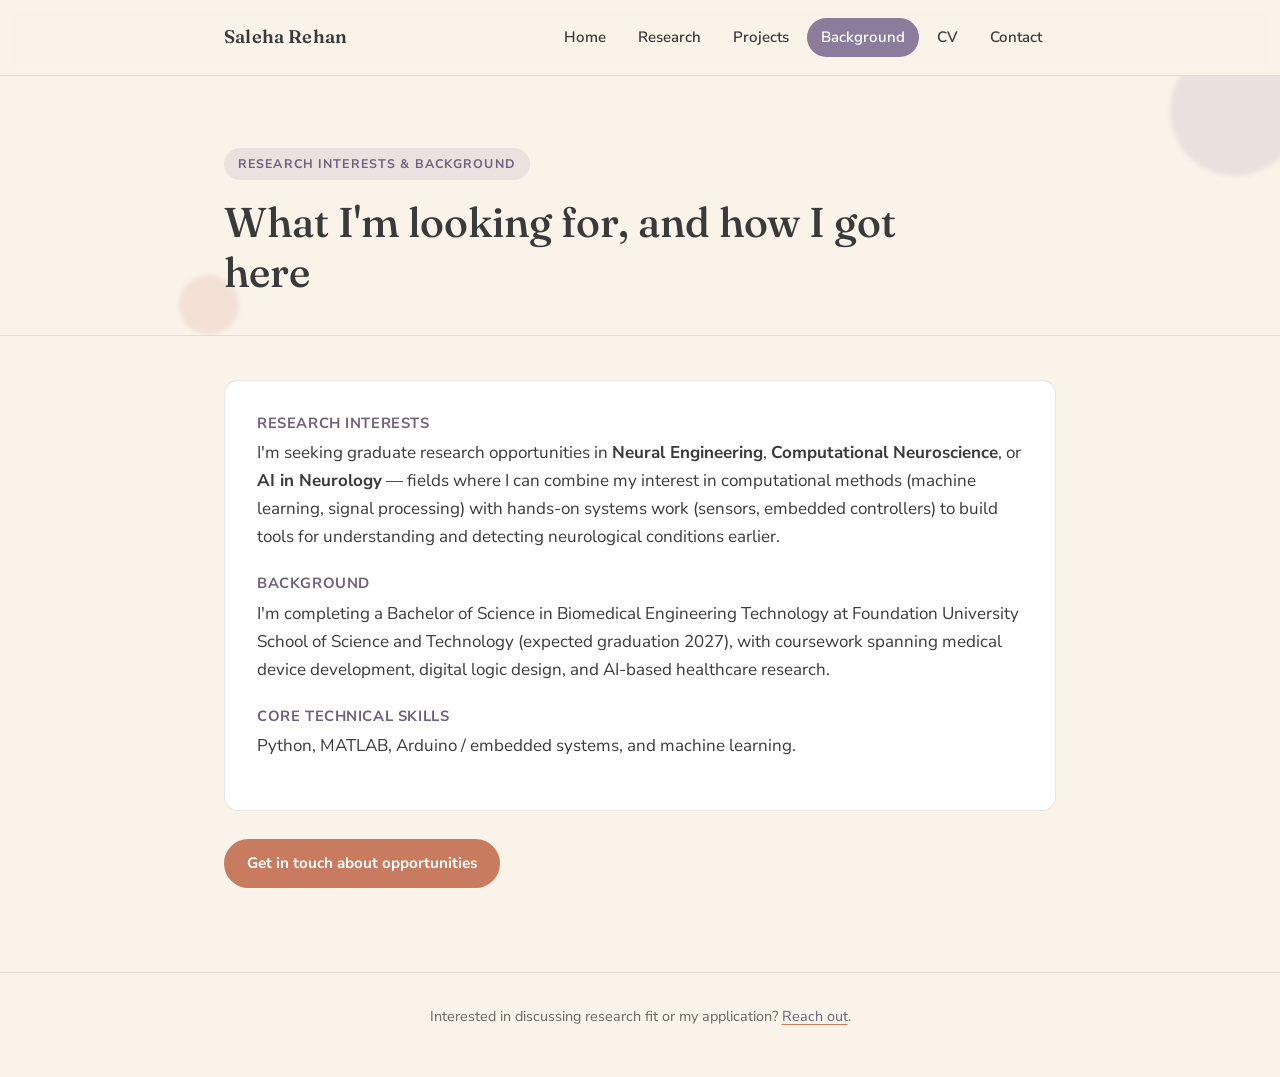
==== about.html @ dc671c54 "Add files via upload Add portfolio pages" ====
<!DOCTYPE html>
<html lang="en">
<head>
<meta charset="UTF-8">
<meta name="viewport" content="width=device-width, initial-scale=1.0">
<title>Research Interests &amp; Background — Saleha Rehan</title>
<link rel="preconnect" href="https://fonts.googleapis.com">
<link rel="preconnect" href="https://fonts.gstatic.com" crossorigin>
<link href="https://fonts.googleapis.com/css2?family=Fraunces:opsz,wght@9..144,400;9..144,500;9..144,600;9..144,700&family=Nunito+Sans:wght@400;600;700;800&display=swap" rel="stylesheet">
<link rel="stylesheet" href="style.css">
</head>
<body>

<header class="site-header">
  <div class="nav-wrap">
    <a href="index.html" class="brand">Saleha Rehan</a>
    <nav class="site-nav">
      <ul>
        <li><a href="index.html">Home</a></li>
        <li><a href="research.html">Research</a></li>
        <li><a href="projects.html">Projects</a></li>
        <li><a href="about.html" class="active">Background</a></li>
        <li><a href="cv.html">CV</a></li>
        <li><a href="contact.html">Contact</a></li>
      </ul>
    </nav>
  </div>
</header>

<main>
  <section class="hero" style="padding-bottom:16px;">
    <div class="hero-circles" aria-hidden="true">
      <span style="width:130px;height:130px;top:-30px;right:-20px;background:var(--mauve-soft);"></span>
      <span style="width:60px;height:60px;bottom:0;left:14%;background:var(--terracotta-soft);"></span>
    </div>
    <div class="container">
      <span class="eyebrow">Research Interests &amp; Background</span>
      <h1>What I'm looking for, and how I got here</h1>
    </div>
  </section>

  <section>
    <div class="container">
      <div class="card">
        <div class="field-block">
          <span class="field-label">Research interests</span>
          <p>
            I'm seeking graduate research opportunities in <strong>Neural Engineering</strong>,
            <strong>Computational Neuroscience</strong>, or <strong>AI in Neurology</strong> —
            fields where I can combine my interest in computational methods (machine learning,
            signal processing) with hands-on systems work (sensors, embedded controllers) to
            build tools for understanding and detecting neurological conditions earlier.
          </p>
        </div>

        <div class="field-block">
          <span class="field-label">Background</span>
          <p>
            I'm completing a Bachelor of Science in Biomedical Engineering Technology at
            Foundation University School of Science and Technology (expected graduation 2027),
            with coursework spanning medical device development, digital logic design, and
            AI-based healthcare research.
          </p>
        </div>

        <div class="field-block">
          <span class="field-label">Core technical skills</span>
          <p>Python, MATLAB, Arduino / embedded systems, and machine learning.</p>
        </div>
      </div>

      <div class="hero-ctas">
        <a href="contact.html" class="btn btn-primary">Get in touch about opportunities</a>
      </div>
    </div>
  </section>
</main>

<footer class="site-footer">
  <div class="container">
    <p>Interested in discussing research fit or my application? <a href="contact.html">Reach out</a>.</p>
  </div>
</footer>

</body>
</html>
---- style.css ----
/* =========================================================
   Saleha Rehan — Portfolio Stylesheet
   Palette: #8B7C9C (mauve) · #3A3A3A (text) · #FAF3EA (bg) · #C97B5F (terracotta)
   Type: Fraunces (headings) / Nunito Sans (body)
   ========================================================= */

:root {
  --mauve: #8B7C9C;
  --mauve-dark: #6E6180;
  --mauve-soft: rgba(139, 124, 156, 0.14);
  --mauve-softer: rgba(139, 124, 156, 0.08);
  --terracotta: #C97B5F;
  --terracotta-soft: rgba(201, 123, 95, 0.14);
  --ink: #3A3A3A;
  --ink-light: #6b6560;
  --bg: #FAF3EA;
  --surface: #FFFFFF;
  --border: rgba(58, 58, 58, 0.12);

  --font-head: "Fraunces", Georgia, serif;
  --font-body: "Nunito Sans", -apple-system, BlinkMacSystemFont, sans-serif;

  --radius: 14px;
  --max-width: 880px;
}

* { box-sizing: border-box; }

html { scroll-behavior: smooth; }

body {
  margin: 0;
  background: var(--bg);
  color: var(--ink);
  font-family: var(--font-body);
  font-size: 17px;
  line-height: 1.65;
  -webkit-font-smoothing: antialiased;
}

h1, h2, h3, h4 {
  font-family: var(--font-head);
  font-weight: 600;
  color: var(--ink);
  line-height: 1.2;
  margin: 0 0 0.5em 0;
}

h1 { font-size: 2.6rem; font-weight: 500; }
h2 { font-size: 1.7rem; }
h3 { font-size: 1.25rem; }

p { margin: 0 0 1.1em 0; }

a {
  color: var(--mauve-dark);
  text-decoration-color: var(--terracotta);
  text-underline-offset: 3px;
}

a:hover { color: var(--terracotta); }

.container {
  max-width: var(--max-width);
  margin: 0 auto;
  padding: 0 24px;
}

/* ---------- Header / Nav ---------- */

header.site-header {
  position: sticky;
  top: 0;
  z-index: 20;
  background: rgba(250, 243, 234, 0.92);
  backdrop-filter: blur(6px);
  border-bottom: 1px solid var(--border);
}

.nav-wrap {
  max-width: var(--max-width);
  margin: 0 auto;
  padding: 18px 24px;
  display: flex;
  align-items: center;
  justify-content: space-between;
  flex-wrap: wrap;
  gap: 12px;
}

.brand {
  font-family: var(--font-head);
  font-size: 1.15rem;
  font-weight: 600;
  color: var(--ink);
  text-decoration: none;
  letter-spacing: 0.01em;
}

.brand:hover { color: var(--mauve-dark); }

nav.site-nav ul {
  list-style: none;
  display: flex;
  flex-wrap: wrap;
  gap: 6px 4px;
  margin: 0;
  padding: 0;
}

nav.site-nav a {
  display: inline-block;
  padding: 7px 14px;
  border-radius: 999px;
  font-size: 0.94rem;
  font-weight: 600;
  color: var(--ink);
  text-decoration: none;
}

nav.site-nav a:hover {
  background: var(--mauve-soft);
  color: var(--mauve-dark);
}

nav.site-nav a.active {
  background: var(--mauve);
  color: #fff;
}

/* ---------- Hero (with signature circle motif) ---------- */

.hero {
  position: relative;
  overflow: hidden;
  padding: 72px 0 56px;
}

.hero-circles {
  position: absolute;
  inset: 0;
  z-index: 0;
  pointer-events: none;
}

.hero-circles span {
  position: absolute;
  border-radius: 50%;
  filter: blur(2px);
}

.hero .container { position: relative; z-index: 1; }

.eyebrow {
  display: inline-block;
  font-family: var(--font-body);
  font-weight: 700;
  font-size: 0.78rem;
  letter-spacing: 0.09em;
  text-transform: uppercase;
  color: var(--mauve-dark);
  background: var(--mauve-soft);
  padding: 6px 14px;
  border-radius: 999px;
  margin-bottom: 18px;
}

.hero h1 { max-width: 720px; }

.hero .lede {
  font-size: 1.1rem;
  color: var(--ink-light);
  max-width: 640px;
}

.hero-ctas {
  display: flex;
  gap: 12px;
  flex-wrap: wrap;
  margin-top: 22px;
}

/* ---------- Buttons ---------- */

.btn {
  display: inline-block;
  padding: 11px 22px;
  border-radius: 999px;
  font-weight: 700;
  font-size: 0.95rem;
  text-decoration: none;
  border: 1.5px solid transparent;
  transition: transform 0.12s ease;
}

.btn-primary {
  background: var(--terracotta);
  color: #fff;
}

.btn-primary:hover { background: #b8694f; color: #fff; }

.btn-outline {
  background: transparent;
  border-color: var(--mauve);
  color: var(--mauve-dark);
}

.btn-outline:hover {
  background: var(--mauve-soft);
  color: var(--mauve-dark);
}

/* ---------- Sections & Cards ---------- */

main { padding-bottom: 40px; }

section { padding: 44px 0; }

section + section { border-top: 1px solid var(--border); }

.card {
  background: var(--surface);
  border: 1px solid var(--border);
  border-radius: var(--radius);
  padding: 30px 32px;
  margin-bottom: 28px;
}

.card:last-child { margin-bottom: 0; }

.cluster-frame {
  font-style: italic;
  color: var(--ink-light);
  margin-bottom: 26px;
  font-size: 0.98rem;
}

/* ---------- Status badges/tags ---------- */

.tag {
  display: inline-block;
  font-size: 0.78rem;
  font-weight: 700;
  letter-spacing: 0.02em;
  padding: 5px 12px;
  border-radius: 999px;
  margin: 0 8px 8px 0;
}

.tag-progress { background: var(--terracotta-soft); color: #a5583e; }
.tag-review   { background: var(--mauve-soft); color: var(--mauve-dark); }
.tag-draft    { background: rgba(58,58,58,0.08); color: var(--ink-light); }
.tag-complete { background: rgba(139,124,156,0.2); color: var(--mauve-dark); }

.note-box {
  background: var(--mauve-softer);
  border-left: 3px solid var(--mauve);
  padding: 14px 18px;
  border-radius: 6px;
  font-size: 0.95rem;
  color: var(--ink-light);
  margin: 18px 0;
}

.field-label {
  font-weight: 700;
  color: var(--mauve-dark);
  font-size: 0.92rem;
  text-transform: uppercase;
  letter-spacing: 0.04em;
  margin-bottom: 4px;
  display: block;
}

.field-block { margin-bottom: 20px; }

/* ---------- Small device grid (hands-on cluster) ---------- */

.device-grid {
  display: grid;
  grid-template-columns: repeat(auto-fit, minmax(230px, 1fr));
  gap: 18px;
}

.device-card {
  background: var(--surface);
  border: 1px solid var(--border);
  border-radius: var(--radius);
  padding: 20px 22px;
}

.device-card h3 { font-size: 1.05rem; margin-bottom: 8px; }
.device-card p { font-size: 0.95rem; color: var(--ink-light); margin-bottom: 10px; }

/* ---------- Footer ---------- */

footer.site-footer {
  border-top: 1px solid var(--border);
  padding: 32px 0;
  text-align: center;
  color: var(--ink-light);
  font-size: 0.9rem;
}

footer.site-footer a { color: var(--mauve-dark); }

/* ---------- Contact page ---------- */

.contact-block {
  text-align: center;
  padding: 40px 0;
}

.contact-emails {
  font-size: 1.25rem;
  margin: 20px 0;
}

.contact-emails a {
  display: block;
  margin: 6px 0;
  font-weight: 700;
}

/* ---------- Responsive ---------- */

@media (max-width: 640px) {
  h1 { font-size: 2rem; }
  .hero { padding: 52px 0 40px; }
  .card { padding: 22px 20px; }
  .nav-wrap { flex-direction: column; align-items: flex-start; }
  nav.site-nav ul { gap: 4px; }
  nav.site-nav a { padding: 6px 12px; font-size: 0.88rem; }
}
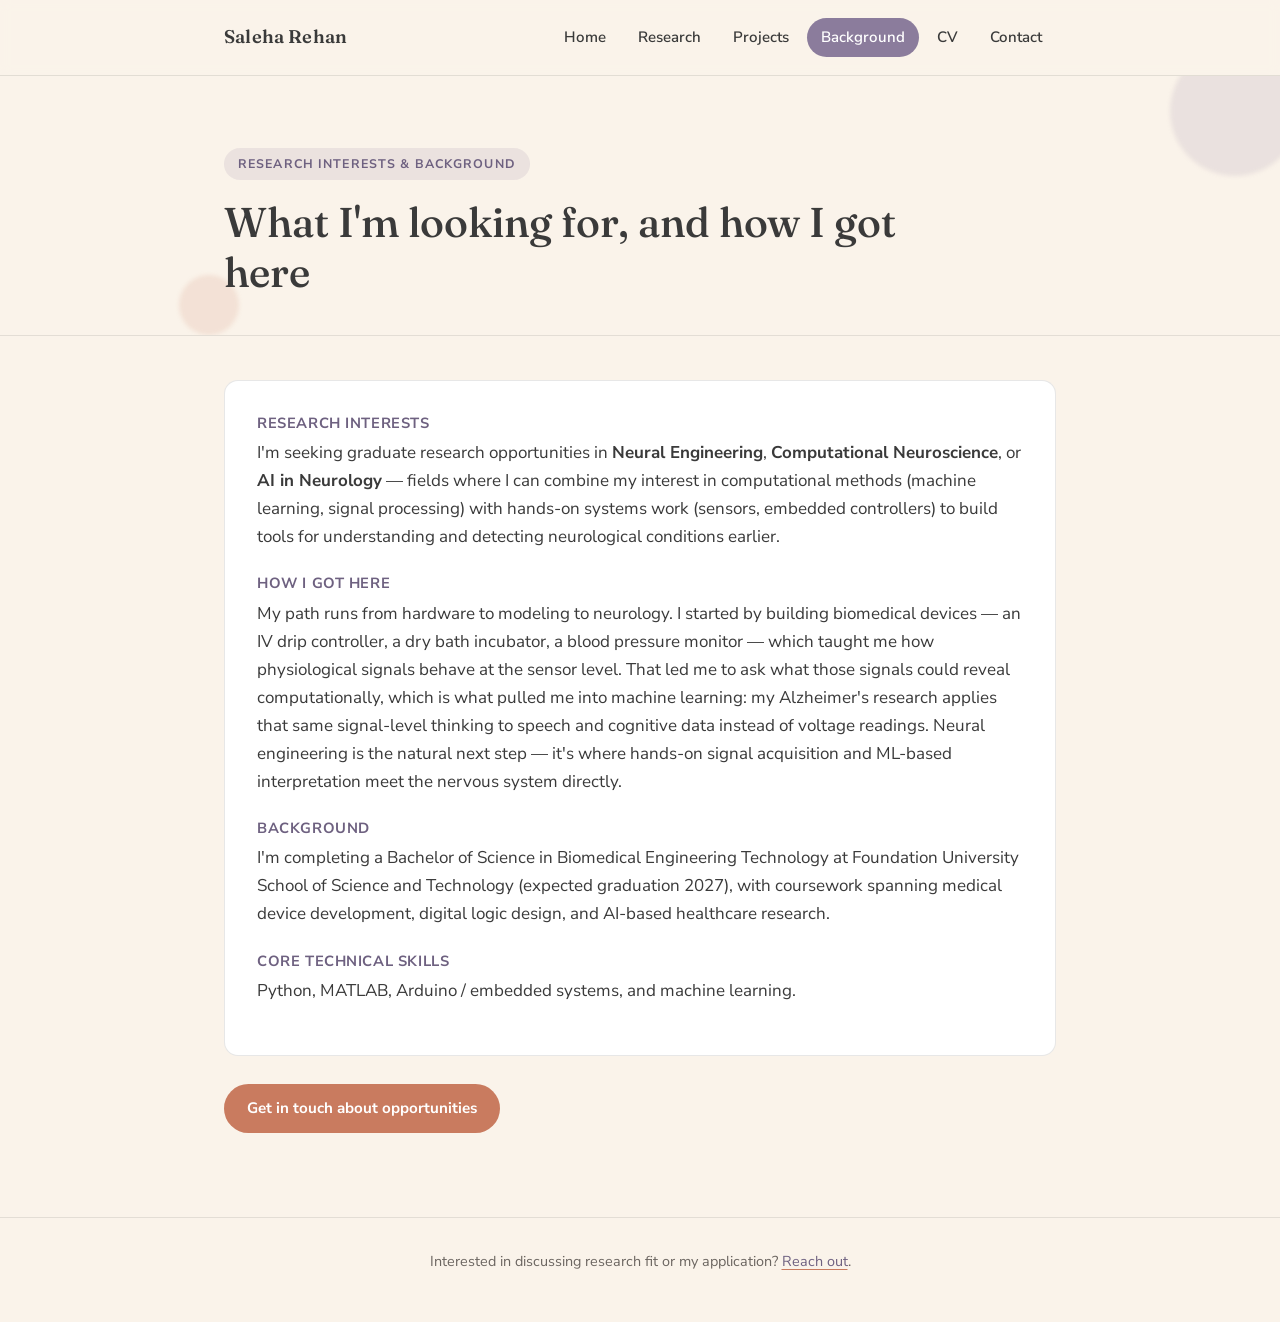
==== commit b4771102: "Update about.html" ====
--- a/about.html
+++ b/about.html
@@ -7,7 +7,7 @@
 <link rel="preconnect" href="https://fonts.googleapis.com">
 <link rel="preconnect" href="https://fonts.gstatic.com" crossorigin>
 <link href="https://fonts.googleapis.com/css2?family=Fraunces:opsz,wght@9..144,400;9..144,500;9..144,600;9..144,700&family=Nunito+Sans:wght@400;600;700;800&display=swap" rel="stylesheet">
-<link rel="stylesheet" href="style.css">
+<link rel="stylesheet" href="style.css?v=5">
 </head>
 <body>
 
@@ -52,7 +52,18 @@
             build tools for understanding and detecting neurological conditions earlier.
           </p>
         </div>
-
+<div class="field-block">
+  <span class="field-label">How I got here</span>
+  <p>
+    My path runs from hardware to modeling to neurology. I started by building biomedical
+    devices — an IV drip controller, a dry bath incubator, a blood pressure monitor — which
+    taught me how physiological signals behave at the sensor level. That led me to ask what
+    those signals could reveal computationally, which is what pulled me into machine learning:
+    my Alzheimer's research applies that same signal-level thinking to speech and cognitive
+    data instead of voltage readings. Neural engineering is the natural next step — it's where
+    hands-on signal acquisition and ML-based interpretation meet the nervous system directly.
+  </p>
+</div>
         <div class="field-block">
           <span class="field-label">Background</span>
           <p>
--- a/style.css
+++ b/style.css
@@ -65,6 +65,13 @@
   margin: 0 auto;
   padding: 0 24px;
 }
+html, body {
+  overflow-x: hidden;
+}
+
+.container {
+  width: 100%;
+}
 
 /* ---------- Header / Nav ---------- */
 
@@ -333,3 +340,32 @@
   nav.site-nav ul { gap: 4px; }
   nav.site-nav a { padding: 6px 12px; font-size: 0.88rem; }
 }
+@media (max-width: 480px) {
+  h1 { font-size: 1.6rem; line-height: 1.25; }
+  .hero { padding: 36px 0 28px; }
+  .lede { font-size: 0.95rem; }
+}
+/* Proof images: framed, never oversized, always captioned */
+.proof-image {
+  margin: 18px 0;
+}
+.proof-image img {
+  width: 100%;
+  max-width: 480px;
+  display: block;
+  border: 1px solid var(--border);
+  border-radius: var(--radius);
+  box-shadow: 0 2px 10px rgba(58, 58, 58, 0.08);
+}
+.proof-image figcaption {
+  font-size: 0.85rem;
+  color: var(--ink-light);
+  margin-top: 8px;
+}
+* {
+  max-width: 100vw;
+}
+
+.hero-circles span {
+  max-width: none;
+}
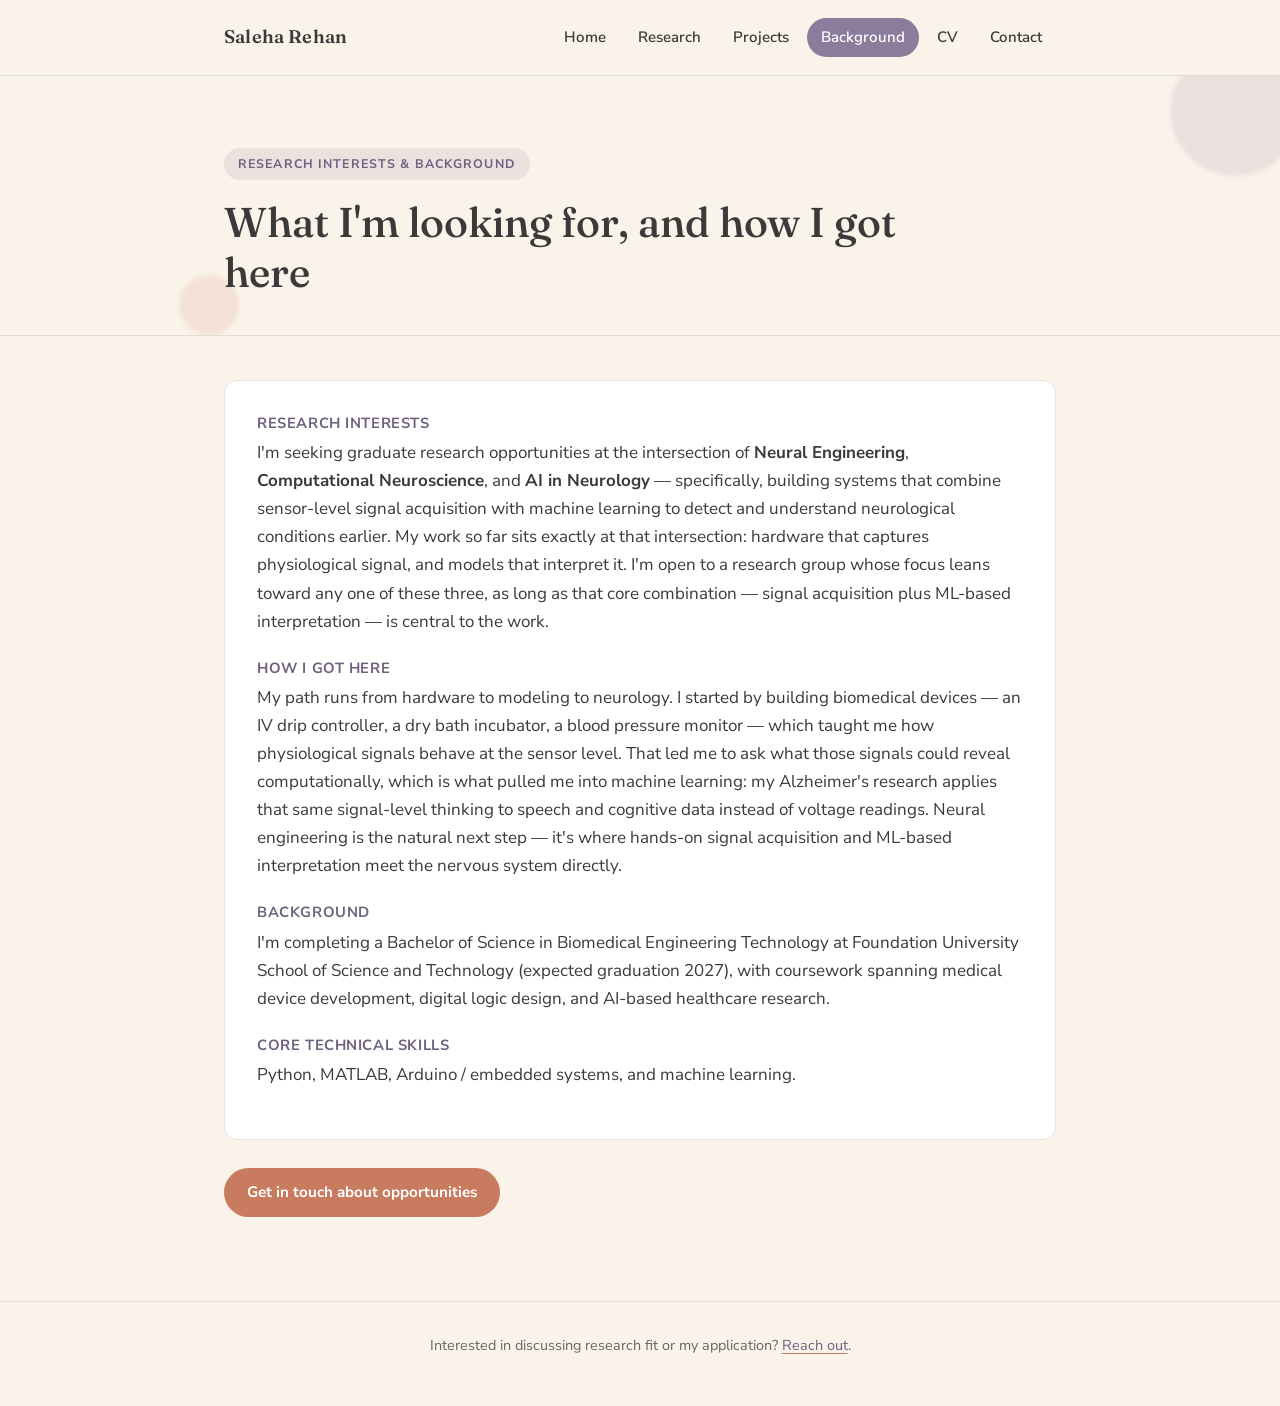
==== commit 722fe210: "Update about.html" ====
--- a/about.html
+++ b/about.html
@@ -44,13 +44,16 @@
       <div class="card">
         <div class="field-block">
           <span class="field-label">Research interests</span>
-          <p>
-            I'm seeking graduate research opportunities in <strong>Neural Engineering</strong>,
-            <strong>Computational Neuroscience</strong>, or <strong>AI in Neurology</strong> —
-            fields where I can combine my interest in computational methods (machine learning,
-            signal processing) with hands-on systems work (sensors, embedded controllers) to
-            build tools for understanding and detecting neurological conditions earlier.
-          </p>
+         <p>
+  I'm seeking graduate research opportunities at the intersection of <strong>Neural
+  Engineering</strong>, <strong>Computational Neuroscience</strong>, and <strong>AI in
+  Neurology</strong> — specifically, building systems that combine sensor-level signal
+  acquisition with machine learning to detect and understand neurological conditions
+  earlier. My work so far sits exactly at that intersection: hardware that captures
+  physiological signal, and models that interpret it. I'm open to a research group
+  whose focus leans toward any one of these three, as long as that core combination —
+  signal acquisition plus ML-based interpretation — is central to the work.
+</p>
         </div>
 <div class="field-block">
   <span class="field-label">How I got here</span>
